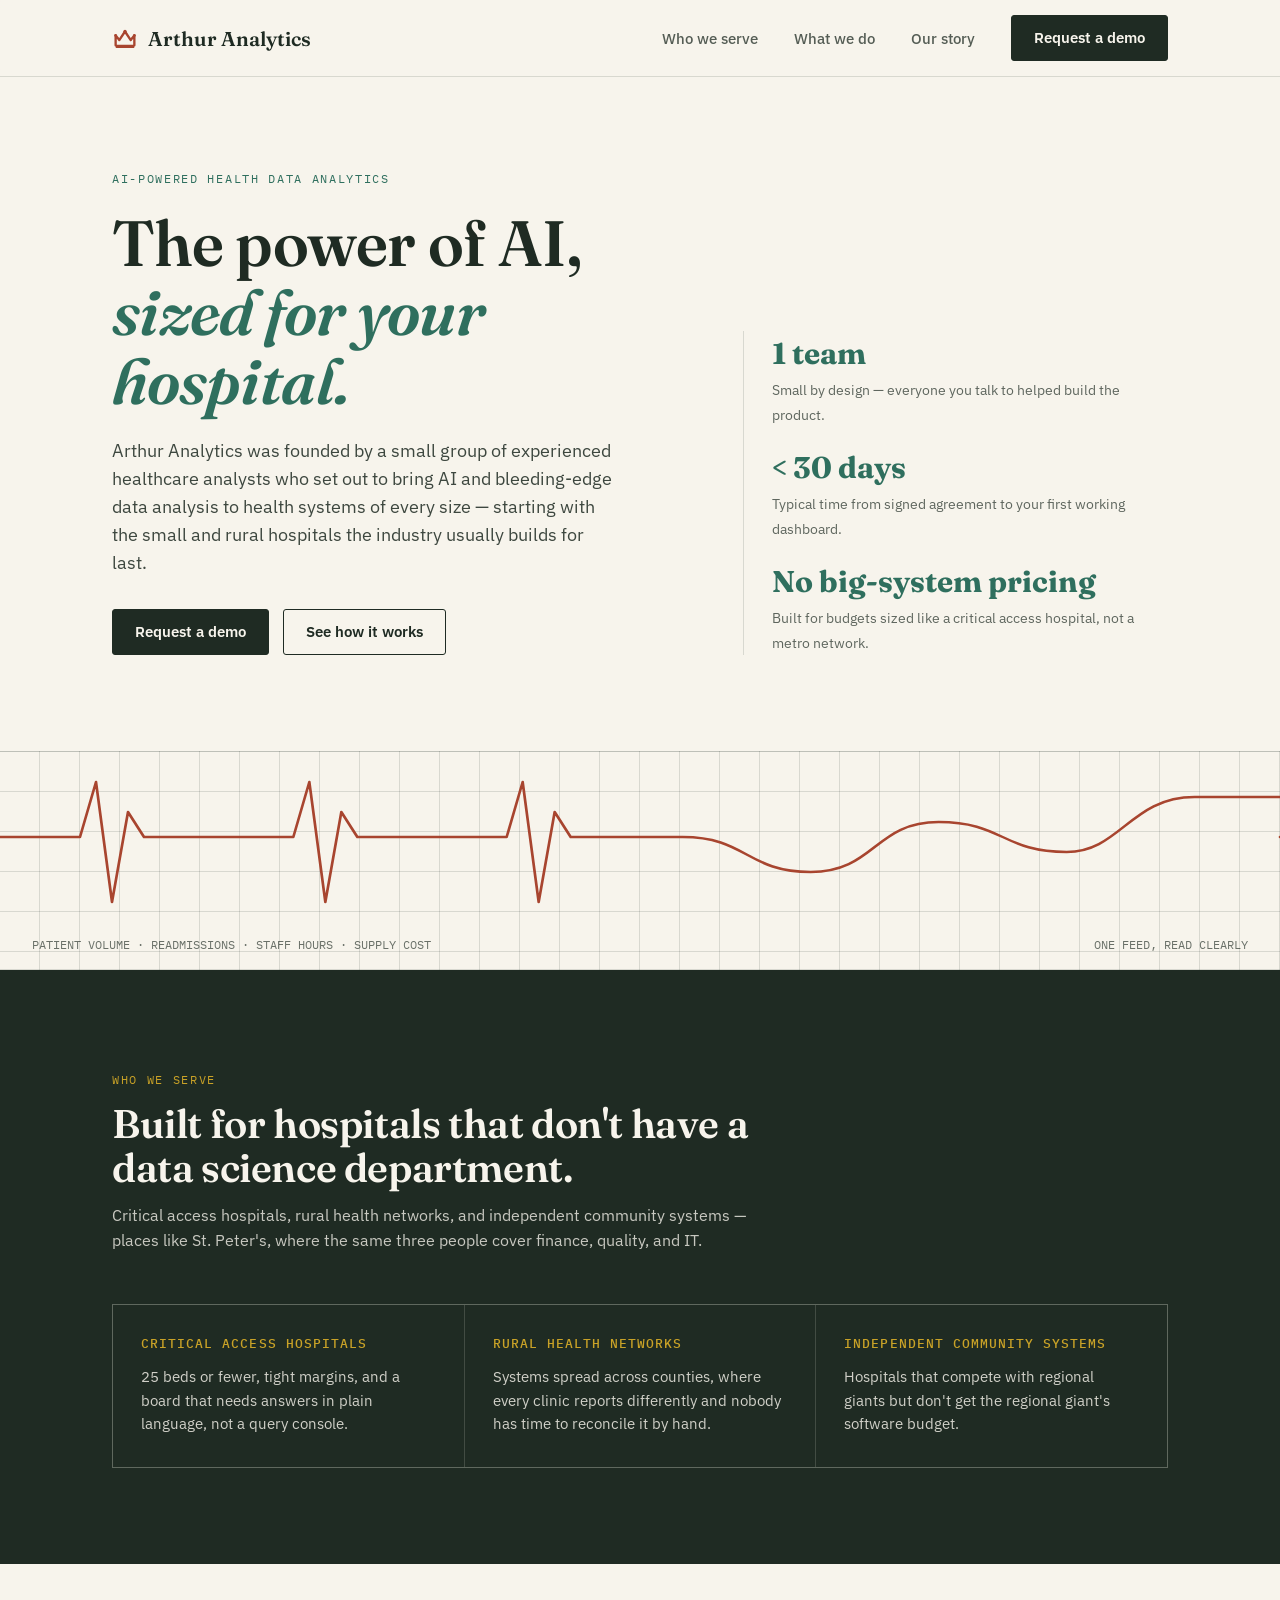
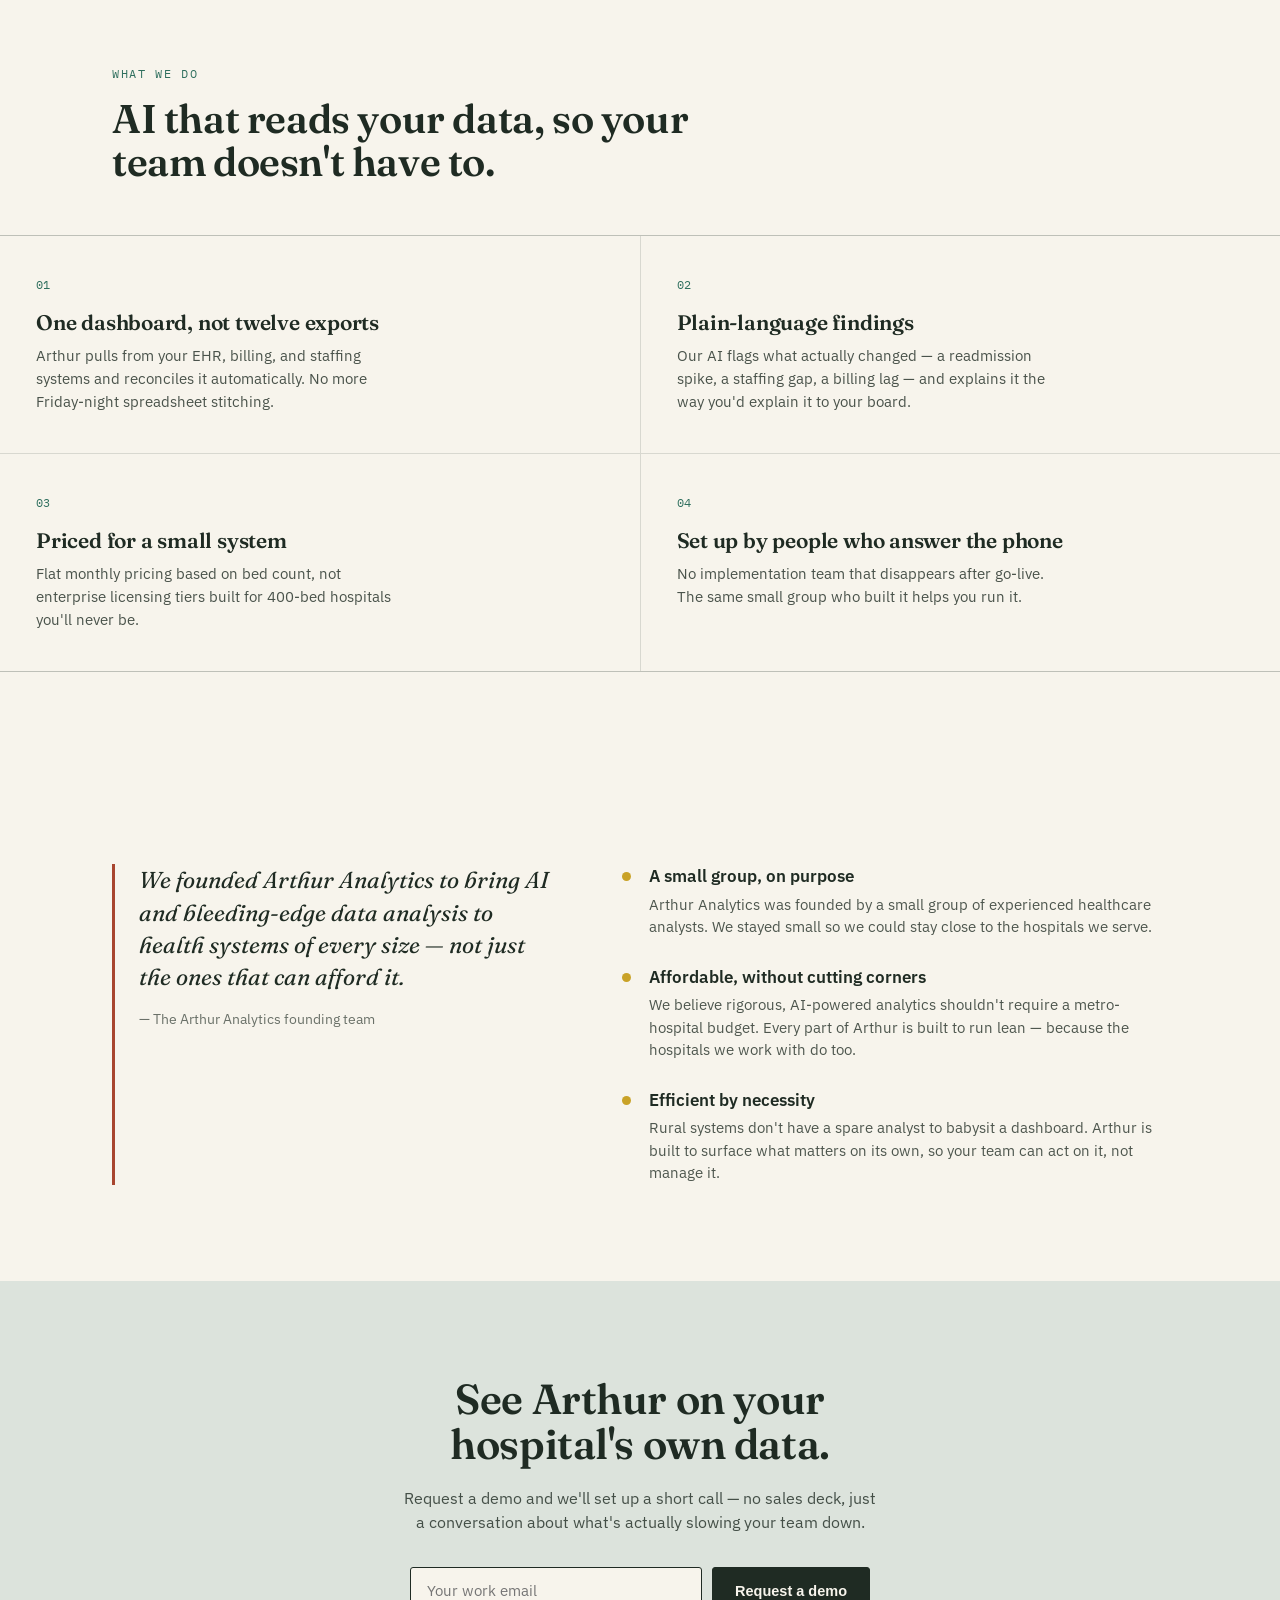
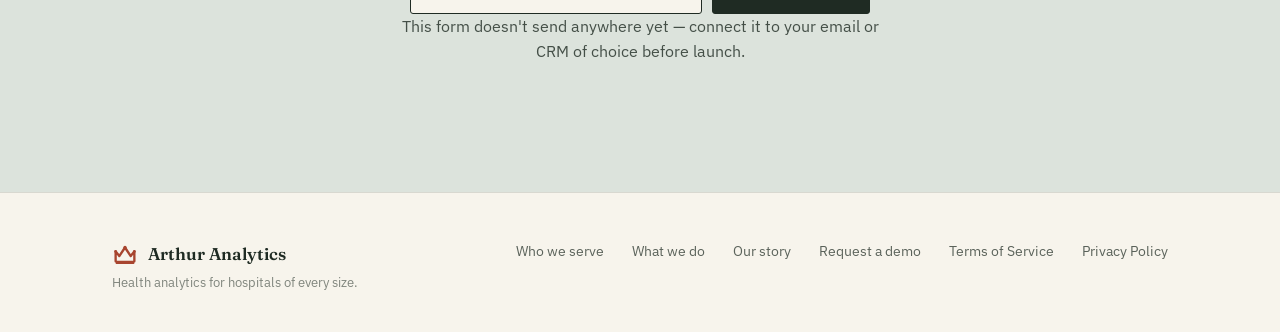
==== index.html @ cc1b7f4d "Add files via upload" ====
<!DOCTYPE html>
<html lang="en">
<head>
<meta charset="UTF-8">
<meta name="viewport" content="width=device-width, initial-scale=1.0">
<title>Arthur Analytics — AI-powered health analytics for hospitals of every size</title>
<meta name="description" content="Arthur Analytics brings the power of AI and bleeding-edge data analysis to health systems of all sizes — built by a small group of healthcare analysts, priced for small and rural hospitals.">
<link rel="preconnect" href="https://fonts.googleapis.com">
<link rel="preconnect" href="https://fonts.gstatic.com" crossorigin>
<link href="https://fonts.googleapis.com/css2?family=Fraunces:opsz,wght@9..144,400;9..144,500;9..144,600;9..144,700&family=IBM+Plex+Sans:wght@400;500;600&family=IBM+Plex+Mono:wght@400;500&display=swap" rel="stylesheet">
<link rel="stylesheet" href="styles.css">
</head>
<body>

<header>
  <nav class="wrap">
    <a class="logo" href="/" aria-label="Arthur Analytics home">
      <svg class="mark" viewBox="0 0 100 100" aria-hidden="true">
        <rect x="14" y="76" width="72" height="12" rx="2.5" fill="currentColor"/>
        <polyline points="14,78 14,40 28,58 50,25 72,58 86,40 86,78" fill="none" stroke="currentColor" stroke-width="9" stroke-linejoin="round" stroke-linecap="round"/>
        <circle cx="14" cy="40" r="5.5" fill="currentColor"/>
        <circle cx="50" cy="25" r="6.5" fill="currentColor"/>
        <circle cx="86" cy="40" r="5.5" fill="currentColor"/>
      </svg>
      Arthur Analytics
    </a>
    <div class="nav-links">
      <ul>
        <li><a href="#who">Who we serve</a></li>
        <li><a href="#what">What we do</a></li>
        <li><a href="#story">Our story</a></li>
      </ul>
      <a class="btn btn-primary" href="#contact">Request a demo</a>
    </div>
  </nav>
</header>

<main>
  <section class="hero">
    <div class="wrap">
      <div>
        <span class="eyebrow">AI-powered health data analytics</span>
        <h1>The power of AI, <em>sized for your hospital.</em></h1>
        <p class="lede">Arthur Analytics was founded by a small group of experienced healthcare analysts who set out to bring AI and bleeding-edge data analysis to health systems of every size — starting with the small and rural hospitals the industry usually builds for last.</p>
        <div class="hero-ctas">
          <a class="btn btn-primary" href="#contact">Request a demo</a>
          <a class="btn btn-ghost" href="#what">See how it works</a>
        </div>
      </div>
      <div class="hero-stats">
        <div class="hero-stat"><b>1 team</b><span>Small by design — everyone you talk to helped build the product.</span></div>
        <div class="hero-stat"><b>&lt; 30 days</b><span>Typical time from signed agreement to your first working dashboard.</span></div>
        <div class="hero-stat"><b>No big-system pricing</b><span>Built for budgets sized like a critical access hospital, not a metro network.</span></div>
      </div>
    </div>
  </section>

  <div class="vitals" role="img" aria-label="Animated line that turns a hospital vital sign trace into a rising performance chart">
    <svg viewBox="0 0 1200 170" preserveAspectRatio="none">
      <path class="vitals-path" d="
        M0,85
        L60,85 L75,85 L90,30 L105,150 L120,60 L135,85
        L260,85 L275,85 L290,30 L305,150 L320,60 L335,85
        L460,85 L475,85 L490,30 L505,150 L520,60 L535,85
        L640,85
        C 700,85 700,120 760,120
        C 820,120 820,70 880,70
        C 940,70 940,100 1000,100
        C 1050,100 1060,45 1120,45
        L1200,45
        M1200,85
        L1260,85 L1275,85 L1290,30 L1305,150 L1320,60 L1335,85
        L1460,85 L1475,85 L1490,30 L1505,150 L1520,60 L1535,85
        L1660,85 L1675,85 L1690,30 L1705,150 L1720,60 L1735,85
        L1840,85
        C 1900,85 1900,120 1960,120
        C 2020,120 2020,70 2080,70
        C 2140,70 2140,100 2200,100
        C 2250,100 2260,45 2320,45
        L2400,45
      "/>
    </svg>
    <div class="vitals-caption">
      <span>PATIENT VOLUME · READMISSIONS · STAFF HOURS · SUPPLY COST</span>
      <span>ONE FEED, READ CLEARLY</span>
    </div>
  </div>

  <section id="who" class="who">
    <div class="wrap">
      <div class="section-head">
        <span class="eyebrow">Who we serve</span>
        <h2>Built for hospitals that don't have a data science department.</h2>
        <p>Critical access hospitals, rural health networks, and independent community systems — places like St. Peter's, where the same three people cover finance, quality, and IT.</p>
      </div>
      <div class="who-grid">
        <div class="who-card">
          <h3>Critical access hospitals</h3>
          <p>25 beds or fewer, tight margins, and a board that needs answers in plain language, not a query console.</p>
        </div>
        <div class="who-card">
          <h3>Rural health networks</h3>
          <p>Systems spread across counties, where every clinic reports differently and nobody has time to reconcile it by hand.</p>
        </div>
        <div class="who-card">
          <h3>Independent community systems</h3>
          <p>Hospitals that compete with regional giants but don't get the regional giant's software budget.</p>
        </div>
      </div>
    </div>
  </section>

  <section id="what">
    <div class="wrap">
      <div class="section-head">
        <span class="eyebrow">What we do</span>
        <h2>AI that reads your data, so your team doesn't have to.</h2>
      </div>
    </div>
    <div class="features">
      <div class="feature">
        <span class="num">01</span>
        <h3>One dashboard, not twelve exports</h3>
        <p>Arthur pulls from your EHR, billing, and staffing systems and reconciles it automatically. No more Friday-night spreadsheet stitching.</p>
      </div>
      <div class="feature">
        <span class="num">02</span>
        <h3>Plain-language findings</h3>
        <p>Our AI flags what actually changed — a readmission spike, a staffing gap, a billing lag — and explains it the way you'd explain it to your board.</p>
      </div>
      <div class="feature">
        <span class="num">03</span>
        <h3>Priced for a small system</h3>
        <p>Flat monthly pricing based on bed count, not enterprise licensing tiers built for 400-bed hospitals you'll never be.</p>
      </div>
      <div class="feature">
        <span class="num">04</span>
        <h3>Set up by people who answer the phone</h3>
        <p>No implementation team that disappears after go-live. The same small group who built it helps you run it.</p>
      </div>
    </div>
  </section>

  <section id="story" class="story">
    <div class="wrap">
      <div class="story-quote">
        <p>We founded Arthur Analytics to bring AI and bleeding-edge data analysis to health systems of every size — not just the ones that can afford it.</p>
        <cite>— The Arthur Analytics founding team</cite>
      </div>
      <div class="story-list">
        <div class="story-item">
          <span class="dot"></span>
          <div>
            <h4>A small group, on purpose</h4>
            <p>Arthur Analytics was founded by a small group of experienced healthcare analysts. We stayed small so we could stay close to the hospitals we serve.</p>
          </div>
        </div>
        <div class="story-item">
          <span class="dot"></span>
          <div>
            <h4>Affordable, without cutting corners</h4>
            <p>We believe rigorous, AI-powered analytics shouldn't require a metro-hospital budget. Every part of Arthur is built to run lean — because the hospitals we work with do too.</p>
          </div>
        </div>
        <div class="story-item">
          <span class="dot"></span>
          <div>
            <h4>Efficient by necessity</h4>
            <p>Rural systems don't have a spare analyst to babysit a dashboard. Arthur is built to surface what matters on its own, so your team can act on it, not manage it.</p>
          </div>
        </div>
      </div>
    </div>
  </section>

  <section id="contact" class="cta">
    <div class="wrap">
      <h2>See Arthur on your hospital's own data.</h2>
      <p>Request a demo and we'll set up a short call — no sales deck, just a conversation about what's actually slowing your team down.</p>
      <form class="cta-form" onsubmit="event.preventDefault(); this.querySelector('button').textContent='Thanks — we\'ll be in touch';">
        <label for="email" class="visually-hidden" style="position:absolute; left:-9999px;">Work email</label>
        <input id="email" type="email" placeholder="Your work email" required>
        <button class="btn btn-primary" type="submit">Request a demo</button>
      </form>
      <p class="cta-note">This form doesn't send anywhere yet — connect it to your email or CRM of choice before launch.</p>
    </div>
  </section>
</main>

<footer>
  <div class="wrap">
    <div>
      <a class="logo" href="/" aria-label="Arthur Analytics home">
        <svg class="mark" viewBox="0 0 100 100" aria-hidden="true">
          <rect x="14" y="76" width="72" height="12" rx="2.5" fill="currentColor"/>
          <polyline points="14,78 14,40 28,58 50,25 72,58 86,40 86,78" fill="none" stroke="currentColor" stroke-width="9" stroke-linejoin="round" stroke-linecap="round"/>
          <circle cx="14" cy="40" r="5.5" fill="currentColor"/>
          <circle cx="50" cy="25" r="6.5" fill="currentColor"/>
          <circle cx="86" cy="40" r="5.5" fill="currentColor"/>
        </svg>
        Arthur Analytics
      </a>
      <p class="foot-meta">Health analytics for hospitals of every size.</p>
    </div>
    <div class="foot-links">
      <a href="#who">Who we serve</a>
      <a href="#what">What we do</a>
      <a href="#story">Our story</a>
      <a href="#contact">Request a demo</a>
      <a href="terms.html">Terms of Service</a>
      <a href="privacy.html">Privacy Policy</a>
    </div>
  </div>
</footer>

</body>
</html>
---- styles.css ----
:root{
  --paper:#F7F4EC;
  --ink:#1F2B23;
  --pulse:#2F6F5E;
  --wheat:#C9A227;
  --rust:#A8452F;
  --mist:#DCE3DC;
  --line: rgba(31,43,35,0.14);
}
*{box-sizing:border-box; margin:0; padding:0;}
html{scroll-behavior:smooth;}
body{
  background:var(--paper);
  color:var(--ink);
  font-family:'IBM Plex Sans', sans-serif;
  line-height:1.55;
  -webkit-font-smoothing:antialiased;
}
img,svg{display:block; max-width:100%;}
a{color:inherit;}
.wrap{
  max-width:1120px;
  margin:0 auto;
  padding:0 32px;
}
h1,h2,h3{
  font-family:'Fraunces', serif;
  font-weight:600;
  letter-spacing:-0.01em;
  line-height:1.08;
}
.eyebrow{
  font-family:'IBM Plex Mono', monospace;
  font-size:12px;
  letter-spacing:0.14em;
  text-transform:uppercase;
  color:var(--pulse);
}

/* ---------- NAV ---------- */
header{
  position:sticky; top:0; z-index:50;
  background:rgba(247,244,236,0.92);
  backdrop-filter:blur(6px);
  border-bottom:1px solid var(--line);
}
nav.wrap{
  display:flex; align-items:center; justify-content:space-between;
  height:76px;
}
.logo{
  display:flex; align-items:center; gap:10px;
  font-family:'Fraunces', serif;
  font-weight:600;
  font-size:20px;
  text-decoration:none;
  color:var(--ink);
}
.logo .mark{width:26px; height:26px; color:var(--rust); flex-shrink:0;}
nav ul{
  list-style:none; display:flex; gap:36px;
}
nav ul a{
  text-decoration:none; font-size:15px; font-weight:500;
  color:var(--ink); opacity:0.75; transition:opacity .15s;
}
nav ul a:hover{opacity:1;}
.nav-links{display:flex; align-items:center; gap:36px;}
.btn{
  display:inline-flex; align-items:center; gap:8px;
  padding:11px 22px;
  border-radius:3px;
  font-size:14.5px; font-weight:600;
  text-decoration:none;
  border:1px solid var(--ink);
  transition: background .18s, color .18s, transform .18s;
}
.btn-primary{
  background:var(--ink); color:var(--paper);
}
.btn-primary:hover{background:var(--pulse); border-color:var(--pulse);}
.btn-ghost{background:transparent; color:var(--ink);}
.btn-ghost:hover{background:var(--ink); color:var(--paper);}
@media (max-width:760px){
  nav ul{display:none;}
}

/* ---------- HERO ---------- */
.hero{padding:88px 0 40px;}
.hero .wrap{
  display:grid; grid-template-columns:1.15fr 0.85fr; gap:56px; align-items:end;
}
.hero h1{
  font-size:clamp(38px, 5.2vw, 64px);
  margin:18px 0 22px;
  max-width:14ch;
}
.hero h1 em{
  font-style:italic; color:var(--pulse);
}
.hero p.lede{
  font-size:18px; max-width:46ch; opacity:0.86; margin-bottom:32px;
}
.hero-ctas{display:flex; gap:14px; flex-wrap:wrap;}
.hero-stats{
  display:flex; flex-direction:column; gap:18px;
  border-left:1px solid var(--line);
  padding-left:28px;
}
.hero-stat b{
  font-family:'Fraunces', serif; font-size:30px; display:block; color:var(--pulse);
}
.hero-stat span{font-size:13.5px; opacity:0.7;}
@media (max-width:760px){
  .hero .wrap{grid-template-columns:1fr;}
  .hero-stats{border-left:none; padding-left:0; border-top:1px solid var(--line); padding-top:24px;}
}

/* ---------- VITALS STRIP (signature element) ---------- */
.vitals{
  margin-top:56px;
  border-top:1px solid var(--line);
  border-bottom:1px solid var(--line);
  background:
    repeating-linear-gradient(to bottom, transparent 0 39px, var(--line) 39px 40px),
    repeating-linear-gradient(to right, transparent 0 39px, var(--line) 39px 40px);
  background-size:100% 40px, 40px 100%;
  position:relative;
  overflow:hidden;
}
.vitals svg{width:100%; height:170px; display:block;}
.vitals-path{
  fill:none;
  stroke:var(--rust);
  stroke-width:2.5;
  stroke-linecap:round;
  stroke-linejoin:round;
  stroke-dasharray:2000;
  stroke-dashoffset:2000;
  animation:draw 3.6s ease-out forwards, glide 9s linear infinite 3.6s;
}
@keyframes draw{ to{ stroke-dashoffset:0; } }
@keyframes glide{
  0%{transform:translateX(0);}
  100%{transform:translateX(-33.333%);}
}
.vitals-caption{
  display:flex; justify-content:space-between; align-items:center;
  padding:14px 32px; font-family:'IBM Plex Mono', monospace; font-size:12px;
  color:var(--ink); opacity:0.65; flex-wrap:wrap; gap:8px;
}
@media (prefers-reduced-motion: reduce){
  .vitals-path{animation:none; stroke-dashoffset:0;}
}

/* ---------- SECTION GENERIC ---------- */
section{padding:96px 0;}
section.tight{padding:72px 0;}
.section-head{
  max-width:640px; margin-bottom:52px;
}
.section-head h2{
  font-size:clamp(28px, 3.4vw, 40px);
  margin-top:12px;
}
.rule{
  border:none; border-top:1px solid var(--line);
}

/* ---------- WHO WE SERVE ---------- */
.who{background:var(--ink); color:var(--paper);}
.who .eyebrow{color:var(--wheat);}
.who .section-head p{opacity:0.78; margin-top:14px; font-size:16px;}
.who-grid{
  display:grid; grid-template-columns:repeat(3, 1fr); gap:1px;
  background:rgba(247,244,236,0.16);
  border:1px solid rgba(247,244,236,0.16);
}
.who-card{
  background:var(--ink); padding:32px 28px;
}
.who-card h3{
  font-family:'IBM Plex Mono', monospace; font-weight:500;
  font-size:13px; letter-spacing:0.08em; text-transform:uppercase;
  color:var(--wheat); margin-bottom:14px;
}
.who-card p{font-size:15px; opacity:0.82;}
@media (max-width:760px){ .who-grid{grid-template-columns:1fr;} }

/* ---------- WHAT WE DO ---------- */
.features{
  display:grid; grid-template-columns:repeat(2, 1fr); gap:1px;
  background:var(--line);
  border-top:1px solid var(--line);
  border-bottom:1px solid var(--line);
}
.feature{
  background:var(--paper); padding:40px 36px;
}
.feature .num{
  font-family:'IBM Plex Mono', monospace; font-size:12px; color:var(--pulse);
  margin-bottom:16px; display:block;
}
.feature h3{font-size:21px; margin-bottom:10px;}
.feature p{font-size:15px; opacity:0.8; max-width:42ch;}
@media (max-width:760px){ .features{grid-template-columns:1fr;} }

/* ---------- WHY US / STORY ---------- */
.story .wrap{
  display:grid; grid-template-columns:0.9fr 1.1fr; gap:64px;
}
.story-quote{
  border-left:3px solid var(--rust); padding-left:24px;
}
.story-quote p{
  font-family:'Fraunces', serif; font-size:23px; font-style:italic; line-height:1.4;
  color:var(--ink);
}
.story-quote cite{
  display:block; margin-top:16px; font-style:normal; font-size:13.5px; opacity:0.65;
}
.story-list{display:flex; flex-direction:column; gap:26px;}
.story-item{display:flex; gap:18px;}
.story-item .dot{
  width:9px; height:9px; border-radius:50%; background:var(--wheat);
  margin-top:8px; flex-shrink:0;
}
.story-item h4{font-size:16.5px; font-weight:600; margin-bottom:4px;}
.story-item p{font-size:14.5px; opacity:0.78;}
@media (max-width:760px){ .story .wrap{grid-template-columns:1fr; gap:40px;} }

/* ---------- CTA ---------- */
.cta{
  background:var(--mist);
  text-align:center;
}
.cta h2{font-size:clamp(28px,4vw,42px); max-width:20ch; margin:0 auto 18px;}
.cta p{max-width:48ch; margin:0 auto 32px; opacity:0.8; font-size:16px;}
.cta-form{
  display:flex; gap:10px; justify-content:center; flex-wrap:wrap; max-width:460px; margin:0 auto;
}
.cta-form input{
  flex:1; min-width:220px;
  padding:13px 16px;
  border:1px solid var(--ink);
  border-radius:3px;
  background:var(--paper);
  font-family:'IBM Plex Sans', sans-serif;
  font-size:15px;
}
.cta-form input:focus{outline:2px solid var(--pulse); outline-offset:2px;}
.cta-note{margin-top:16px; font-size:12.5px; opacity:0.6;}

/* ---------- FOOTER ---------- */
footer{padding:48px 0 40px; border-top:1px solid var(--line);}
footer .wrap{
  display:flex; justify-content:space-between; align-items:flex-start; flex-wrap:wrap; gap:24px;
}
footer .logo{font-size:17px;}
footer .foot-links{display:flex; gap:28px; flex-wrap:wrap;}
footer .foot-links a{font-size:14px; text-decoration:none; opacity:0.72;}
footer .foot-links a:hover{opacity:1;}
footer .foot-meta{font-size:12.5px; opacity:0.55; margin-top:6px;}

:focus-visible{outline:2px solid var(--pulse); outline-offset:2px;}

/* ---------- LEGAL PAGES ---------- */
.legal-hero{padding:64px 0 32px; border-bottom:1px solid var(--line);}
.legal-hero .eyebrow{margin-bottom:14px; display:block;}
.legal-hero h1{font-size:clamp(32px,4.4vw,48px);}
.legal-hero .updated{font-size:13.5px; opacity:0.6; margin-top:14px; font-family:'IBM Plex Mono', monospace;}
.legal-body{padding:56px 0 100px;}
.legal-body .wrap{
  display:grid; grid-template-columns:260px 1fr; gap:64px; align-items:start;
}
.legal-toc{
  position:sticky; top:100px;
  border-left:1px solid var(--line);
  padding-left:20px;
  display:flex; flex-direction:column; gap:10px;
}
.legal-toc a{
  font-size:13.5px; text-decoration:none; opacity:0.68; line-height:1.4;
}
.legal-toc a:hover{opacity:1; color:var(--pulse);}
.legal-content h2{
  font-size:22px; margin:0 0 14px; padding-top:8px;
}
.legal-content section{padding:0 0 40px; scroll-margin-top:100px;}
.legal-content p, .legal-content li{
  font-size:15.5px; opacity:0.86; margin-bottom:14px; max-width:68ch;
}
.legal-content ul{padding-left:22px; margin-bottom:14px;}
.legal-content strong{font-weight:600; opacity:1;}
.legal-note{
  background:var(--mist); border-left:3px solid var(--wheat);
  padding:18px 22px; font-size:14px; opacity:0.85; margin-bottom:48px; max-width:68ch;
}
@media (max-width:820px){
  .legal-body .wrap{grid-template-columns:1fr;}
  .legal-toc{position:static; border-left:none; border-top:1px solid var(--line); padding-left:0; padding-top:20px; flex-direction:row; flex-wrap:wrap; gap:16px;}
}
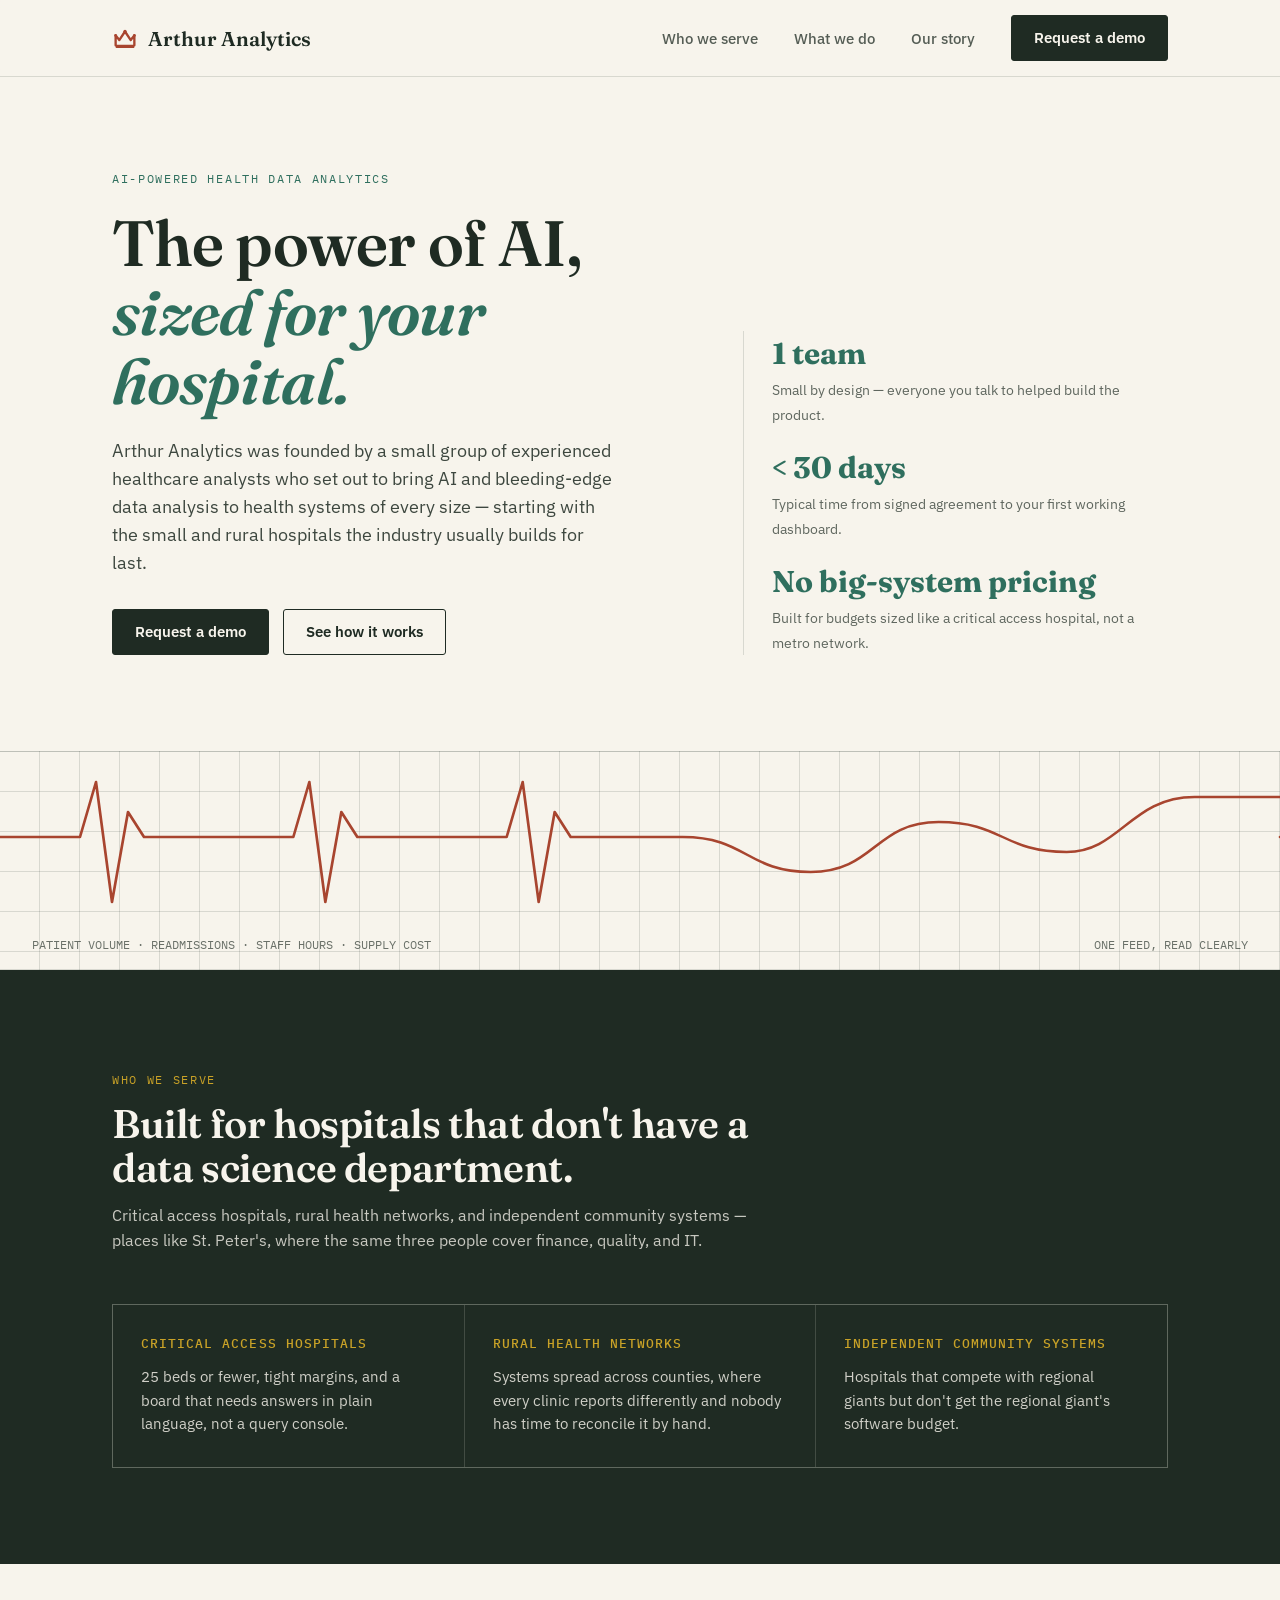
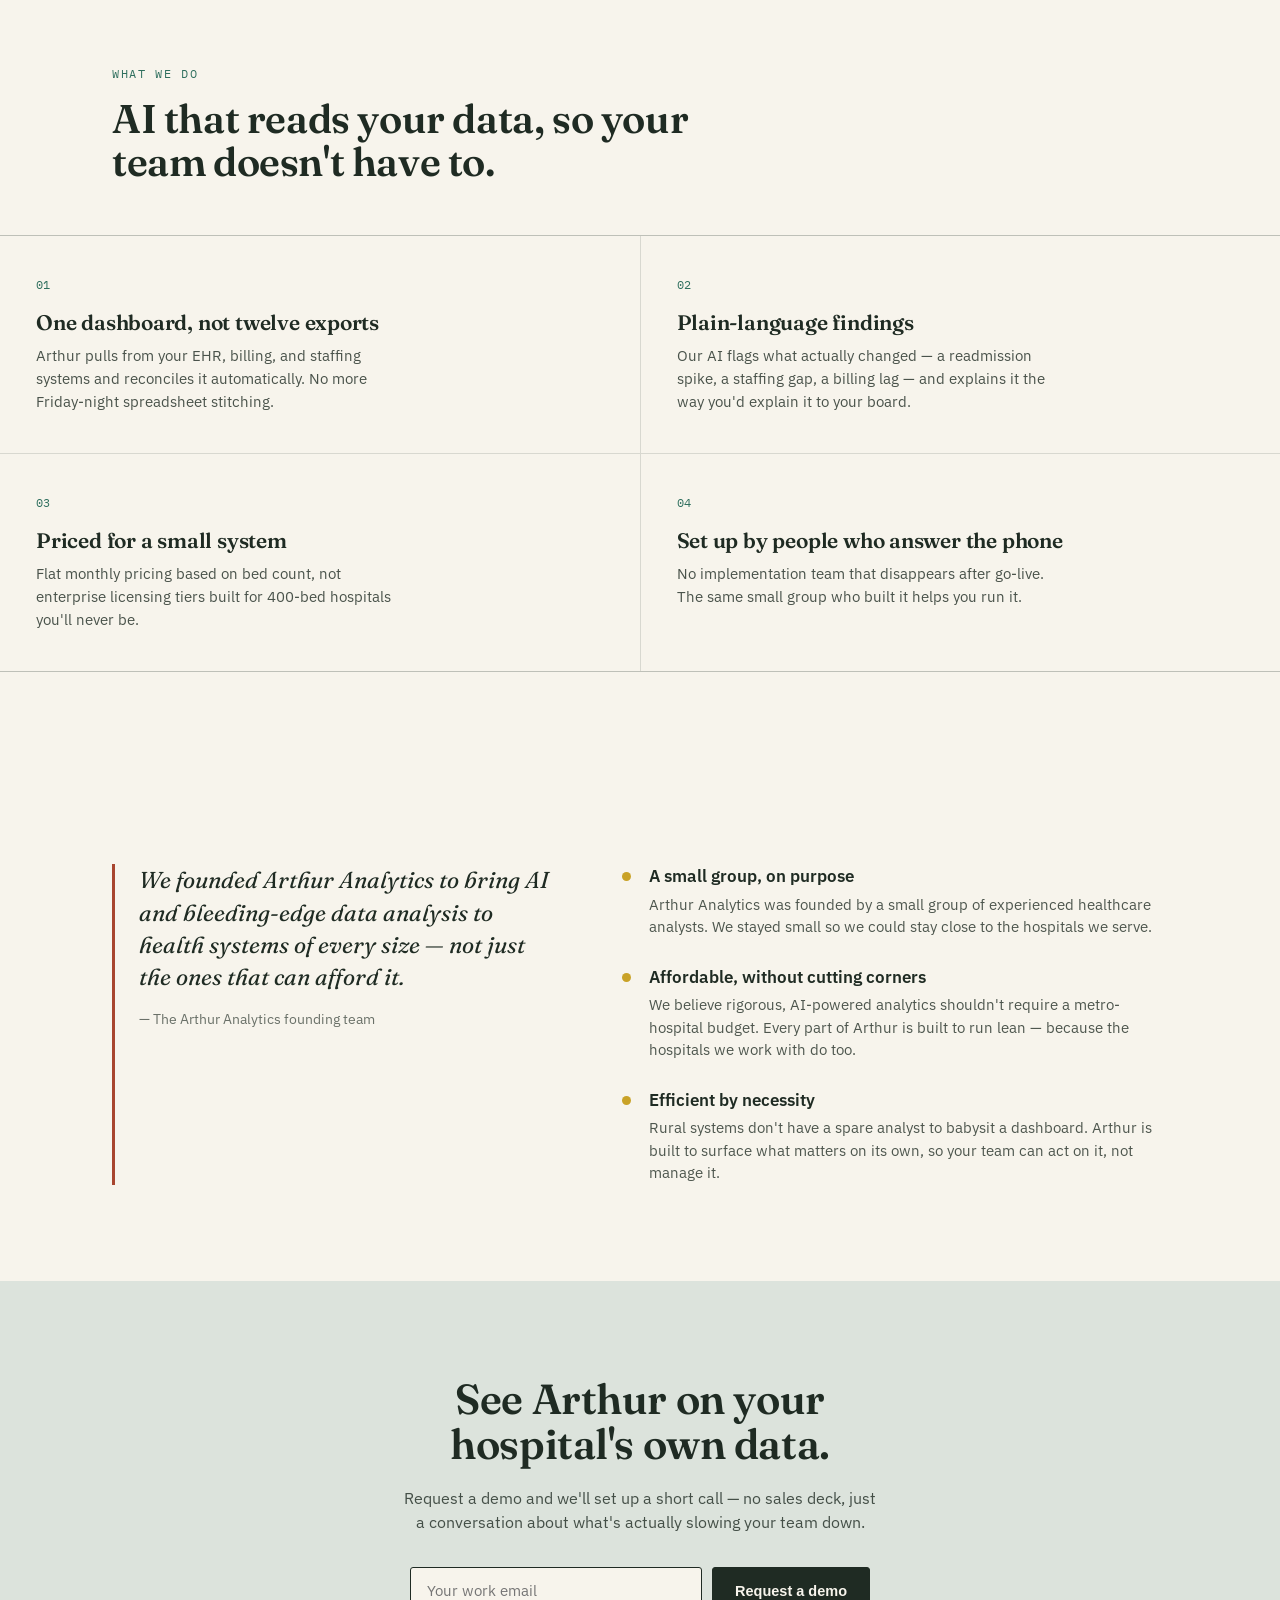
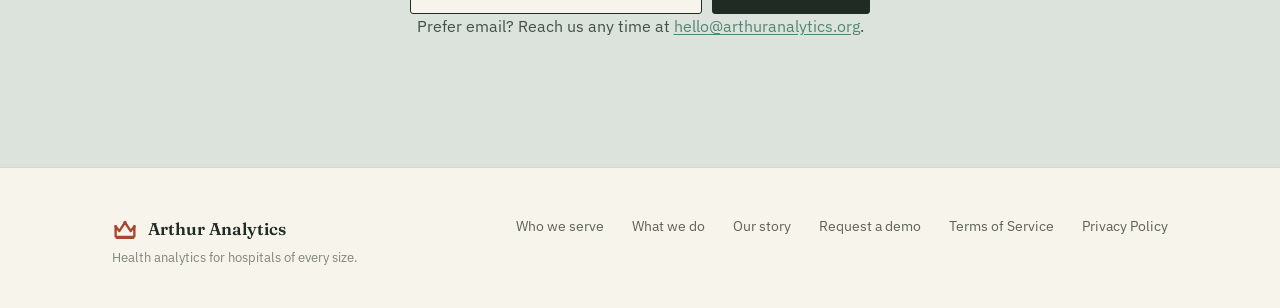
==== commit 556c6d69: "Add files via upload" ====
--- a/index.html
+++ b/index.html
@@ -14,7 +14,7 @@
 
 <header>
   <nav class="wrap">
-    <a class="logo" href="/" aria-label="Arthur Analytics home">
+    <a class="logo" href="index.html" aria-label="Arthur Analytics home">
       <svg class="mark" viewBox="0 0 100 100" aria-hidden="true">
         <rect x="14" y="76" width="72" height="12" rx="2.5" fill="currentColor"/>
         <polyline points="14,78 14,40 28,58 50,25 72,58 86,40 86,78" fill="none" stroke="currentColor" stroke-width="9" stroke-linejoin="round" stroke-linecap="round"/>
@@ -177,12 +177,12 @@
     <div class="wrap">
       <h2>See Arthur on your hospital's own data.</h2>
       <p>Request a demo and we'll set up a short call — no sales deck, just a conversation about what's actually slowing your team down.</p>
-      <form class="cta-form" onsubmit="event.preventDefault(); this.querySelector('button').textContent='Thanks — we\'ll be in touch';">
+      <form class="cta-form" onsubmit="event.preventDefault(); var e=this.querySelector('#email').value; window.location.href='mailto:hello@arthuranalytics.org?subject=Demo%20request&body='+encodeURIComponent('Hi Arthur Analytics team,%0D%0A%0D%0AWe\'d like to see a demo. Our hospital is: %0D%0A%0D%0AMy email: '+e);">
         <label for="email" class="visually-hidden" style="position:absolute; left:-9999px;">Work email</label>
         <input id="email" type="email" placeholder="Your work email" required>
         <button class="btn btn-primary" type="submit">Request a demo</button>
       </form>
-      <p class="cta-note">This form doesn't send anywhere yet — connect it to your email or CRM of choice before launch.</p>
+      <p class="cta-note">Prefer email? Reach us any time at <a href="mailto:hello@arthuranalytics.org">hello@arthuranalytics.org</a>.</p>
     </div>
   </section>
 </main>
@@ -190,7 +190,7 @@
 <footer>
   <div class="wrap">
     <div>
-      <a class="logo" href="/" aria-label="Arthur Analytics home">
+      <a class="logo" href="index.html" aria-label="Arthur Analytics home">
         <svg class="mark" viewBox="0 0 100 100" aria-hidden="true">
           <rect x="14" y="76" width="72" height="12" rx="2.5" fill="currentColor"/>
           <polyline points="14,78 14,40 28,58 50,25 72,58 86,40 86,78" fill="none" stroke="currentColor" stroke-width="9" stroke-linejoin="round" stroke-linecap="round"/>
--- a/styles.css
+++ b/styles.css
@@ -300,3 +300,4 @@
   .legal-body .wrap{grid-template-columns:1fr;}
   .legal-toc{position:static; border-left:none; border-top:1px solid var(--line); padding-left:0; padding-top:20px; flex-direction:row; flex-wrap:wrap; gap:16px;}
 }
+.cta-note a{color:var(--pulse); text-decoration:underline; text-underline-offset:2px;}
